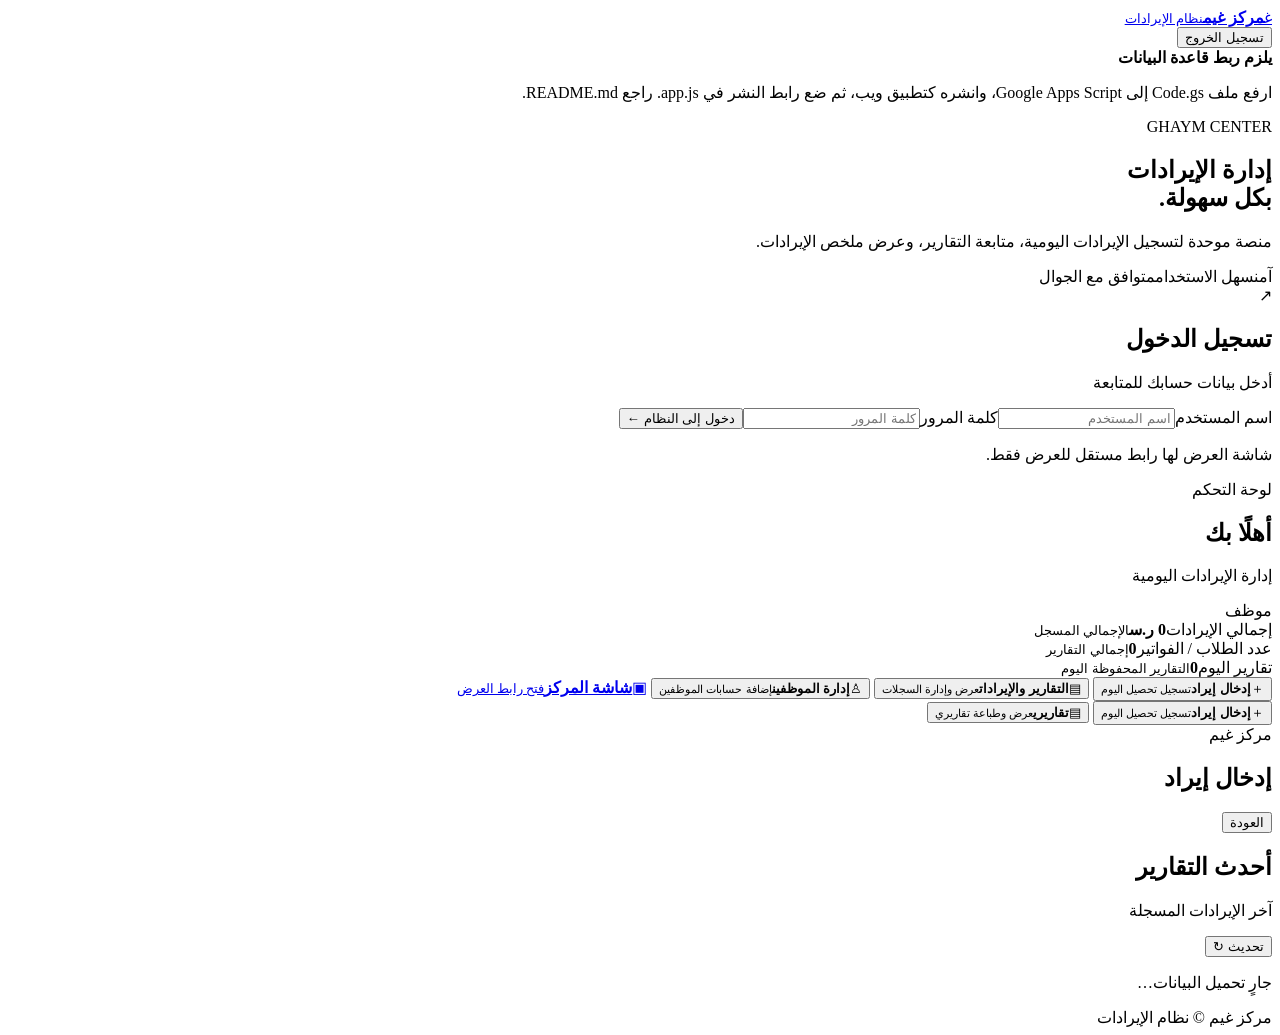
==== index.html @ 73391677 "Add Ghaym Center revenue app interface" ====
<!doctype html>
<html lang="ar" dir="rtl">
<head>
<meta charset="utf-8"><meta name="viewport" content="width=device-width,initial-scale=1">
<meta name="theme-color" content="#102b25"><title>إيرادات مركز غيم</title>
<link rel="stylesheet" href="style.css">
</head>
<body>
<div id="app">
  <header class="topbar"><a class="brand" href="./"><span class="brand-mark">غ</span><span><b>مركز غيم</b><small>نظام الإيرادات</small></span></a><div class="top-actions"><span id="today"></span><button id="logoutBtn" class="btn ghost hidden">تسجيل الخروج</button></div></header>
  <main>
    <section id="setupNotice" class="notice hidden"><b>يلزم ربط قاعدة البيانات</b><p>ارفع ملف Code.gs إلى Google Apps Script، وانشره كتطبيق ويب، ثم ضع رابط النشر في app.js. راجع README.md.</p></section>
    <section id="loginView" class="login-layout">
      <div class="welcome"><span class="eyebrow">GHAYM CENTER</span><h1>إدارة الإيرادات<br>بكل سهولة.</h1><p>منصة موحدة لتسجيل الإيرادات اليومية، متابعة التقارير، وعرض ملخص الإيرادات.</p><div class="welcome-tags"><span>آمن</span><span>سهل الاستخدام</span><span>متوافق مع الجوال</span></div></div>
      <form id="loginForm" class="panel login-card"><div class="panel-icon">↗</div><h2>تسجيل الدخول</h2><p class="muted">أدخل بيانات حسابك للمتابعة</p><label for="username">اسم المستخدم</label><input id="username" autocomplete="username" required placeholder="اسم المستخدم"><label for="password">كلمة المرور</label><input id="password" type="password" autocomplete="current-password" required placeholder="كلمة المرور"><button class="btn primary full" type="submit">دخول إلى النظام <span>←</span></button><p id="loginError" class="error" role="alert"></p><p class="tiny muted">شاشة العرض لها رابط مستقل للعرض فقط.</p></form>
    </section>
    <section id="dashboardView" class="hidden">
      <div class="page-heading"><div><span class="eyebrow">لوحة التحكم</span><h1 id="welcomeTitle">أهلًا بك</h1><p class="muted" id="welcomeSub">إدارة الإيرادات اليومية</p></div><span id="roleBadge" class="role-badge">موظف</span></div>
      <div id="managerStats" class="stats-grid hidden"><article class="stat-card"><span>إجمالي الإيرادات</span><b id="statRevenue">0 ر.س</b><small>الإجمالي المسجل</small></article><article class="stat-card"><span>عدد الطلاب / الفواتير</span><b id="statInvoices">0</b><small>إجمالي التقارير</small></article><article class="stat-card"><span>تقارير اليوم</span><b id="statToday">0</b><small>التقارير المحفوظة اليوم</small></article></div>
      <div id="managerActions" class="action-grid hidden">
        <button class="action-card" data-view="entry"><span class="action-icon">＋</span><b>إدخال إيراد</b><small>تسجيل تحصيل اليوم</small></button>
        <button class="action-card" data-view="reports"><span class="action-icon">▤</span><b>التقارير والإيرادات</b><small>عرض وإدارة السجلات</small></button>
        <button class="action-card" data-view="employees"><span class="action-icon">♙</span><b>إدارة الموظفين</b><small>إضافة حسابات الموظفين</small></button>
        <a class="action-card" href="display.html" target="_blank" rel="noopener"><span class="action-icon">▣</span><b>شاشة المركز</b><small>فتح رابط العرض</small></a>
      </div>
      <div id="employeeActions" class="action-grid hidden">
        <button class="action-card" data-view="entry"><span class="action-icon">＋</span><b>إدخال إيراد</b><small>تسجيل تحصيل اليوم</small></button>
        <button class="action-card" data-view="myreports"><span class="action-icon">▤</span><b>تقاريري</b><small>عرض وطباعة تقاريري</small></button>
      </div>
      <section id="contentPanel" class="panel content-panel hidden"><div class="section-heading"><div><span class="eyebrow">مركز غيم</span><h2 id="contentTitle">إدخال إيراد</h2></div><button id="backBtn" class="btn ghost">العودة</button></div><div id="contentBody"></div></section>
      <section id="recentPanel" class="panel content-panel"><div class="section-heading"><div><h2>أحدث التقارير</h2><p class="muted">آخر الإيرادات المسجلة</p></div><button id="refreshBtn" class="btn ghost">تحديث ↻</button></div><div id="recentReports" class="table-wrap"><p class="muted">جارٍ تحميل البيانات…</p></div></section>
    </section>
  </main>
  <footer><span>مركز غيم © <span id="year"></span></span><span>نظام الإيرادات</span></footer>
</div>
<script src="app.js"></script>
</body></html>
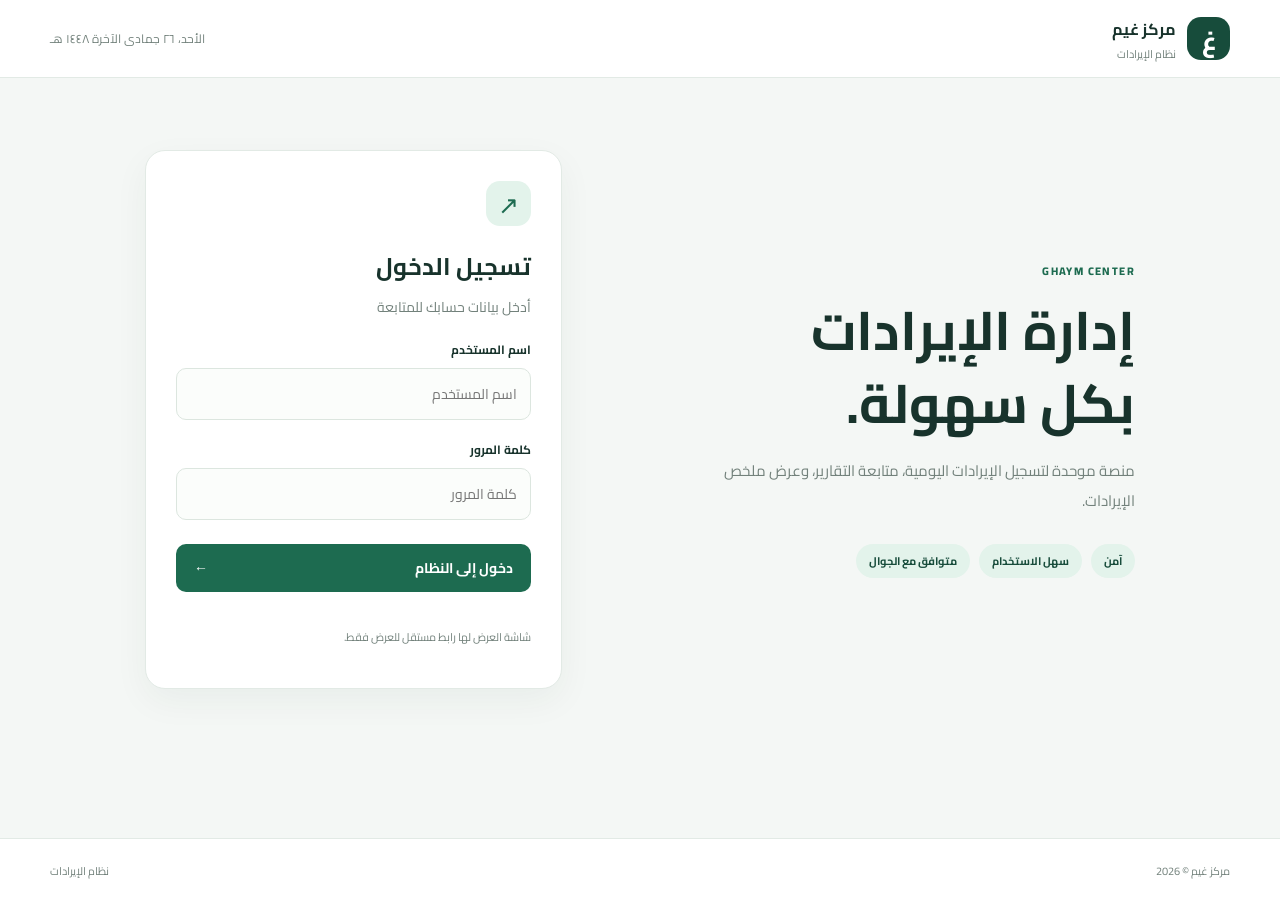
==== commit b1ea1d11: "Fix center display link with display key" ====
--- a/index.html
+++ b/index.html
@@ -21,7 +21,7 @@
         <button class="action-card" data-view="entry"><span class="action-icon">＋</span><b>إدخال إيراد</b><small>تسجيل تحصيل اليوم</small></button>
         <button class="action-card" data-view="reports"><span class="action-icon">▤</span><b>التقارير والإيرادات</b><small>عرض وإدارة السجلات</small></button>
         <button class="action-card" data-view="employees"><span class="action-icon">♙</span><b>إدارة الموظفين</b><small>إضافة حسابات الموظفين</small></button>
-        <a class="action-card" href="display.html" target="_blank" rel="noopener"><span class="action-icon">▣</span><b>شاشة المركز</b><small>فتح رابط العرض</small></a>
+        <a class="action-card" href="display.html?key=d44ba5a6-6706-4e25-8a0b-44ce42c12aa2ea57536a-2f85-4d85-a1e2-76c50faa1945" target="_blank" rel="noopener"><span class="action-icon">▣</span><b>شاشة المركز</b><small>فتح رابط العرض</small></a>
       </div>
       <div id="employeeActions" class="action-grid hidden">
         <button class="action-card" data-view="entry"><span class="action-icon">＋</span><b>إدخال إيراد</b><small>تسجيل تحصيل اليوم</small></button>
--- a/style.css
+++ b/style.css
@@ -0,0 +1,2 @@
+@import url('https://fonts.googleapis.com/css2?family=Cairo:wght@400;500;600;700;800&display=swap');
+:root{--bg:#f4f7f5;--surface:#fff;--ink:#18332c;--muted:#72817b;--line:#e2eae5;--green:#1d6b50;--green2:#174c3b;--mint:#e3f3eb;--gold:#d9b875;--danger:#b42318;--shadow:0 12px 35px #18332c0d}*{box-sizing:border-box}body{margin:0;background:var(--bg);color:var(--ink);font-family:'Cairo',Tahoma,Arial,sans-serif;font-size:14px}button,input,select,textarea{font:inherit}button,a{ -webkit-tap-highlight-color:transparent}a{color:inherit;text-decoration:none}.topbar{height:78px;padding:0 max(22px,calc((100vw - 1180px)/2));display:flex;align-items:center;justify-content:space-between;background:var(--surface);border-bottom:1px solid var(--line)}.brand{display:flex;align-items:center;gap:11px}.brand-mark{display:grid;place-items:center;width:43px;height:43px;border-radius:14px;background:var(--green2);color:white;font-size:25px;font-weight:800}.brand b,.brand small{display:block}.brand b{font-size:16px}.brand small{font-size:11px;color:var(--muted)}.top-actions{display:flex;align-items:center;gap:14px;color:var(--muted);font-size:12px}main{max-width:1180px;margin:0 auto;padding:34px 22px 60px;min-height:calc(100vh - 140px)}.login-layout{display:grid;grid-template-columns:1.1fr .9fr;gap:64px;align-items:center;max-width:990px;margin:38px auto 60px}.welcome{padding:20px 0}.eyebrow{font-size:11px;font-weight:800;letter-spacing:1.4px;color:var(--green);display:block}.welcome h1{font-size:clamp(34px,4.4vw,54px);line-height:1.35;margin:14px 0}.welcome p{max-width:430px;color:var(--muted);line-height:2;font-size:15px}.welcome-tags{display:flex;gap:9px;flex-wrap:wrap;margin-top:28px}.welcome-tags span,.role-badge{background:var(--mint);color:var(--green2);border-radius:100px;padding:7px 13px;font-size:11px;font-weight:700}.panel{background:var(--surface);border:1px solid var(--line);border-radius:20px;box-shadow:var(--shadow);padding:26px}.login-card{padding:30px}.panel-icon{width:45px;height:45px;display:grid;place-items:center;background:var(--mint);border-radius:14px;color:var(--green);font-size:25px}.login-card h2{font-size:24px;margin:18px 0 0}.muted{color:var(--muted)}.login-card>p{margin-top:5px}.login-card label,.form-grid label{display:block;font-size:12px;font-weight:700;margin:18px 0 7px}.login-card input,.form-grid input,.form-grid select,.form-grid textarea{width:100%;border:1px solid #dce6df;background:#fbfdfb;border-radius:10px;padding:12px 13px;outline:none;color:var(--ink);min-height:45px}.login-card input:focus,.form-grid input:focus,.form-grid select:focus{border-color:var(--green);box-shadow:0 0 0 3px #1d6b5014}.btn{border:0;border-radius:10px;padding:10px 16px;cursor:pointer;font-weight:700}.primary{background:var(--green);color:#fff}.primary:hover{background:var(--green2)}.full{width:100%;margin-top:24px;min-height:48px;display:flex;justify-content:space-between;align-items:center;padding-inline:18px}.ghost{background:#f1f5f2;color:var(--ink);border:1px solid var(--line)}.tiny{font-size:11px;margin-top:18px}.error{color:var(--danger);font-size:12px;min-height:18px}.hidden{display:none!important}.notice{border:1px solid #e8d5a6;background:#fff9e9;padding:16px;border-radius:14px;margin-bottom:22px}.notice p{margin-bottom:0}.page-heading,.section-heading{display:flex;justify-content:space-between;align-items:center;gap:16px}.page-heading{margin:4px 0 25px}.page-heading h1{font-size:29px;margin:5px 0}.page-heading p{margin:0}.stats-grid{display:grid;grid-template-columns:repeat(3,1fr);gap:16px;margin-bottom:24px}.stat-card{background:var(--surface);border:1px solid var(--line);border-radius:16px;padding:22px;box-shadow:var(--shadow)}.stat-card span,.stat-card small{display:block;color:var(--muted);font-size:12px}.stat-card b{display:block;font-size:28px;margin:10px 0 5px}.action-grid{display:grid;grid-template-columns:repeat(4,1fr);gap:15px;margin-bottom:24px}.action-card{display:flex;flex-direction:column;align-items:flex-start;gap:8px;text-align:right;background:var(--surface);border:1px solid var(--line);border-radius:16px;padding:20px;min-height:150px;cursor:pointer;box-shadow:var(--shadow);color:var(--ink)}.action-card:hover{border-color:#9bc9b3;transform:translateY(-2px)}.action-icon{width:42px;height:42px;display:grid;place-items:center;background:var(--mint);border-radius:13px;color:var(--green);font-size:25px}.action-card b{font-size:14px}.action-card small{font-size:11px;color:var(--muted)}.content-panel{margin:22px 0}.section-heading{margin-bottom:20px}.section-heading h2{margin:0;font-size:20px}.section-heading p{margin:3px 0 0;font-size:12px}.form-grid{display:grid;grid-template-columns:repeat(2,minmax(0,1fr));gap:0 18px}.form-grid .wide{grid-column:1/-1}.payment-grid{display:grid;grid-template-columns:repeat(2,minmax(0,1fr));gap:12px}.payment-box{background:#f8fbf9;border:1px solid var(--line);padding:13px;border-radius:12px}.payment-box label{margin:0 0 7px}.total-box{display:flex;justify-content:space-between;align-items:center;background:var(--green2);color:white;padding:17px 20px;border-radius:13px;margin:18px 0}.total-box b{font-size:25px}.form-actions{display:flex;gap:10px;margin-top:20px}.table-wrap{overflow-x:auto}table{border-collapse:collapse;width:100%;min-width:650px}th,td{text-align:right;padding:13px 12px;border-bottom:1px solid var(--line);font-size:12px}th{background:#f7faf8;color:var(--muted);font-weight:700}td .btn{padding:6px 10px;font-size:11px}.empty{text-align:center;padding:30px;color:var(--muted)}footer{display:flex;justify-content:space-between;gap:12px;padding:22px max(22px,calc((100vw - 1180px)/2));border-top:1px solid var(--line);color:var(--muted);font-size:11px;background:white}.filter-row{display:flex;gap:10px;flex-wrap:wrap;margin-bottom:16px}.filter-row input,.filter-row select{border:1px solid var(--line);border-radius:9px;padding:10px;background:white;min-height:40px}.pill{display:inline-block;background:var(--mint);color:var(--green);padding:4px 8px;border-radius:30px;font-size:10px}.notice-error{background:#fff0ef;border-color:#f1c2bf}@media(max-width:800px){.login-layout{grid-template-columns:1fr;gap:24px;margin:10px auto 35px}.welcome{padding:10px 0}.welcome h1{font-size:37px}.welcome p{font-size:13px}.action-grid{grid-template-columns:repeat(2,minmax(0,1fr))}.stats-grid{grid-template-columns:1fr}.stat-card{padding:16px}.stat-card b{font-size:24px}.topbar{height:68px;padding:0 16px}main{padding:24px 15px 45px}.login-card{padding:23px}.form-grid{grid-template-columns:1fr}.form-grid .wide{grid-column:auto}.payment-grid{grid-template-columns:1fr}.page-heading h1{font-size:24px}.panel{padding:18px}footer{padding:18px 16px}}
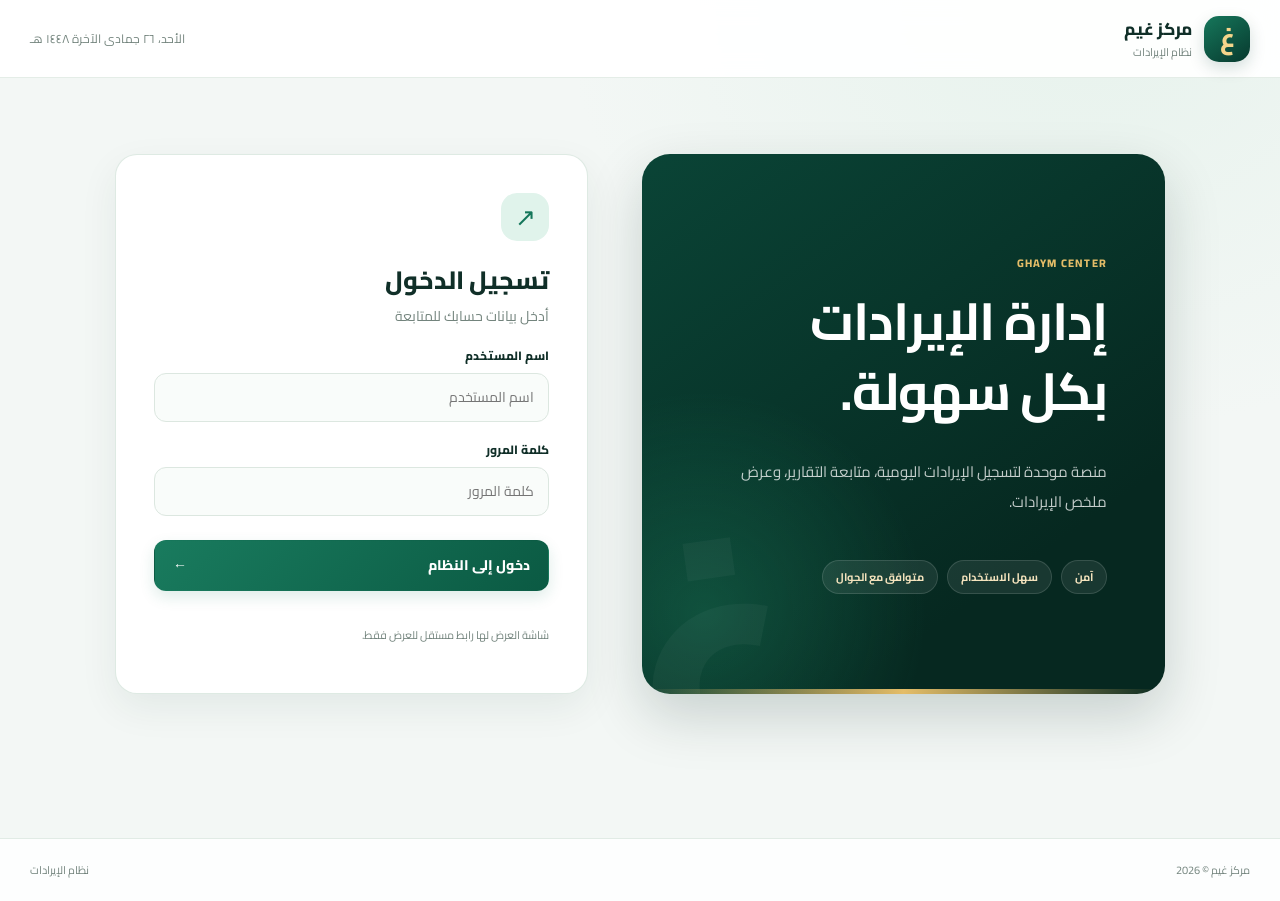
==== commit 95835cb5: "Refresh premium UI stylesheet cache" ====
--- a/index.html
+++ b/index.html
@@ -3,7 +3,7 @@
 <head>
 <meta charset="utf-8"><meta name="viewport" content="width=device-width,initial-scale=1">
 <meta name="theme-color" content="#102b25"><title>إيرادات مركز غيم</title>
-<link rel="stylesheet" href="style.css">
+<link rel="stylesheet" href="style.css?v=premium-20261029">
 </head>
 <body>
 <div id="app">
@@ -33,5 +33,5 @@
   </main>
   <footer><span>مركز غيم © <span id="year"></span></span><span>نظام الإيرادات</span></footer>
 </div>
-<script src="app.js"></script>
+<script src="app.js?v=security-20261029"></script>
 </body></html>
--- a/style.css
+++ b/style.css
@@ -1,2 +1,39 @@
 @import url('https://fonts.googleapis.com/css2?family=Cairo:wght@400;500;600;700;800&display=swap');
-:root{--bg:#f4f7f5;--surface:#fff;--ink:#18332c;--muted:#72817b;--line:#e2eae5;--green:#1d6b50;--green2:#174c3b;--mint:#e3f3eb;--gold:#d9b875;--danger:#b42318;--shadow:0 12px 35px #18332c0d}*{box-sizing:border-box}body{margin:0;background:var(--bg);color:var(--ink);font-family:'Cairo',Tahoma,Arial,sans-serif;font-size:14px}button,input,select,textarea{font:inherit}button,a{ -webkit-tap-highlight-color:transparent}a{color:inherit;text-decoration:none}.topbar{height:78px;padding:0 max(22px,calc((100vw - 1180px)/2));display:flex;align-items:center;justify-content:space-between;background:var(--surface);border-bottom:1px solid var(--line)}.brand{display:flex;align-items:center;gap:11px}.brand-mark{display:grid;place-items:center;width:43px;height:43px;border-radius:14px;background:var(--green2);color:white;font-size:25px;font-weight:800}.brand b,.brand small{display:block}.brand b{font-size:16px}.brand small{font-size:11px;color:var(--muted)}.top-actions{display:flex;align-items:center;gap:14px;color:var(--muted);font-size:12px}main{max-width:1180px;margin:0 auto;padding:34px 22px 60px;min-height:calc(100vh - 140px)}.login-layout{display:grid;grid-template-columns:1.1fr .9fr;gap:64px;align-items:center;max-width:990px;margin:38px auto 60px}.welcome{padding:20px 0}.eyebrow{font-size:11px;font-weight:800;letter-spacing:1.4px;color:var(--green);display:block}.welcome h1{font-size:clamp(34px,4.4vw,54px);line-height:1.35;margin:14px 0}.welcome p{max-width:430px;color:var(--muted);line-height:2;font-size:15px}.welcome-tags{display:flex;gap:9px;flex-wrap:wrap;margin-top:28px}.welcome-tags span,.role-badge{background:var(--mint);color:var(--green2);border-radius:100px;padding:7px 13px;font-size:11px;font-weight:700}.panel{background:var(--surface);border:1px solid var(--line);border-radius:20px;box-shadow:var(--shadow);padding:26px}.login-card{padding:30px}.panel-icon{width:45px;height:45px;display:grid;place-items:center;background:var(--mint);border-radius:14px;color:var(--green);font-size:25px}.login-card h2{font-size:24px;margin:18px 0 0}.muted{color:var(--muted)}.login-card>p{margin-top:5px}.login-card label,.form-grid label{display:block;font-size:12px;font-weight:700;margin:18px 0 7px}.login-card input,.form-grid input,.form-grid select,.form-grid textarea{width:100%;border:1px solid #dce6df;background:#fbfdfb;border-radius:10px;padding:12px 13px;outline:none;color:var(--ink);min-height:45px}.login-card input:focus,.form-grid input:focus,.form-grid select:focus{border-color:var(--green);box-shadow:0 0 0 3px #1d6b5014}.btn{border:0;border-radius:10px;padding:10px 16px;cursor:pointer;font-weight:700}.primary{background:var(--green);color:#fff}.primary:hover{background:var(--green2)}.full{width:100%;margin-top:24px;min-height:48px;display:flex;justify-content:space-between;align-items:center;padding-inline:18px}.ghost{background:#f1f5f2;color:var(--ink);border:1px solid var(--line)}.tiny{font-size:11px;margin-top:18px}.error{color:var(--danger);font-size:12px;min-height:18px}.hidden{display:none!important}.notice{border:1px solid #e8d5a6;background:#fff9e9;padding:16px;border-radius:14px;margin-bottom:22px}.notice p{margin-bottom:0}.page-heading,.section-heading{display:flex;justify-content:space-between;align-items:center;gap:16px}.page-heading{margin:4px 0 25px}.page-heading h1{font-size:29px;margin:5px 0}.page-heading p{margin:0}.stats-grid{display:grid;grid-template-columns:repeat(3,1fr);gap:16px;margin-bottom:24px}.stat-card{background:var(--surface);border:1px solid var(--line);border-radius:16px;padding:22px;box-shadow:var(--shadow)}.stat-card span,.stat-card small{display:block;color:var(--muted);font-size:12px}.stat-card b{display:block;font-size:28px;margin:10px 0 5px}.action-grid{display:grid;grid-template-columns:repeat(4,1fr);gap:15px;margin-bottom:24px}.action-card{display:flex;flex-direction:column;align-items:flex-start;gap:8px;text-align:right;background:var(--surface);border:1px solid var(--line);border-radius:16px;padding:20px;min-height:150px;cursor:pointer;box-shadow:var(--shadow);color:var(--ink)}.action-card:hover{border-color:#9bc9b3;transform:translateY(-2px)}.action-icon{width:42px;height:42px;display:grid;place-items:center;background:var(--mint);border-radius:13px;color:var(--green);font-size:25px}.action-card b{font-size:14px}.action-card small{font-size:11px;color:var(--muted)}.content-panel{margin:22px 0}.section-heading{margin-bottom:20px}.section-heading h2{margin:0;font-size:20px}.section-heading p{margin:3px 0 0;font-size:12px}.form-grid{display:grid;grid-template-columns:repeat(2,minmax(0,1fr));gap:0 18px}.form-grid .wide{grid-column:1/-1}.payment-grid{display:grid;grid-template-columns:repeat(2,minmax(0,1fr));gap:12px}.payment-box{background:#f8fbf9;border:1px solid var(--line);padding:13px;border-radius:12px}.payment-box label{margin:0 0 7px}.total-box{display:flex;justify-content:space-between;align-items:center;background:var(--green2);color:white;padding:17px 20px;border-radius:13px;margin:18px 0}.total-box b{font-size:25px}.form-actions{display:flex;gap:10px;margin-top:20px}.table-wrap{overflow-x:auto}table{border-collapse:collapse;width:100%;min-width:650px}th,td{text-align:right;padding:13px 12px;border-bottom:1px solid var(--line);font-size:12px}th{background:#f7faf8;color:var(--muted);font-weight:700}td .btn{padding:6px 10px;font-size:11px}.empty{text-align:center;padding:30px;color:var(--muted)}footer{display:flex;justify-content:space-between;gap:12px;padding:22px max(22px,calc((100vw - 1180px)/2));border-top:1px solid var(--line);color:var(--muted);font-size:11px;background:white}.filter-row{display:flex;gap:10px;flex-wrap:wrap;margin-bottom:16px}.filter-row input,.filter-row select{border:1px solid var(--line);border-radius:9px;padding:10px;background:white;min-height:40px}.pill{display:inline-block;background:var(--mint);color:var(--green);padding:4px 8px;border-radius:30px;font-size:10px}.notice-error{background:#fff0ef;border-color:#f1c2bf}@media(max-width:800px){.login-layout{grid-template-columns:1fr;gap:24px;margin:10px auto 35px}.welcome{padding:10px 0}.welcome h1{font-size:37px}.welcome p{font-size:13px}.action-grid{grid-template-columns:repeat(2,minmax(0,1fr))}.stats-grid{grid-template-columns:1fr}.stat-card{padding:16px}.stat-card b{font-size:24px}.topbar{height:68px;padding:0 16px}main{padding:24px 15px 45px}.login-card{padding:23px}.form-grid{grid-template-columns:1fr}.form-grid .wide{grid-column:auto}.payment-grid{grid-template-columns:1fr}.page-heading h1{font-size:24px}.panel{padding:18px}footer{padding:18px 16px}}+:root{--bg:#f3f7f5;--surface:#fff;--ink:#102f28;--muted:#73847d;--line:#e1ebe5;--green:#14765a;--green2:#063c30;--mint:#e0f3eb;--gold:#e4bd68;--danger:#b42318;--shadow:0 14px 38px rgba(8,53,41,.07);--shadow-hover:0 20px 46px rgba(8,53,41,.12)}
+*{box-sizing:border-box}
+html{scroll-behavior:smooth}
+body{margin:0;background:radial-gradient(ellipse at 85% 0%,rgba(216,237,226,.45),transparent 34%),var(--bg);color:var(--ink);font-family:'Cairo',Tahoma,Arial,sans-serif;font-size:14px;line-height:1.65}
+button,input,select,textarea{font:inherit}
+button,a{-webkit-tap-highlight-color:transparent}
+a{color:inherit;text-decoration:none}
+button{transition:transform .18s ease,background .18s ease,border-color .18s ease,box-shadow .18s ease}
+button:focus-visible,a:focus-visible,input:focus-visible,select:focus-visible{outline:3px solid rgba(20,118,90,.22);outline-offset:2px}
+.topbar{height:78px;padding:0 max(22px,calc((100vw - 1220px)/2));display:flex;align-items:center;justify-content:space-between;background:rgba(255,255,255,.94);backdrop-filter:blur(14px);border-bottom:1px solid rgba(225,235,229,.9);position:sticky;top:0;z-index:20}
+.brand{display:flex;align-items:center;gap:12px}.brand-mark{display:grid;place-items:center;width:46px;height:46px;border-radius:15px;background:linear-gradient(145deg,#16775b,#07392e);color:#f4d58b;font-size:26px;font-weight:800;box-shadow:0 6px 16px rgba(7,57,46,.17)}.brand b,.brand small{display:block}.brand b{font-size:17px;font-weight:800;letter-spacing:-.3px}.brand small{font-size:11px;color:var(--muted)}
+.top-actions{display:flex;align-items:center;gap:14px;color:var(--muted);font-size:12px}
+main{max-width:1220px;margin:0 auto;padding:34px 22px 60px;min-height:calc(100vh - 140px)}
+.login-layout{display:grid;grid-template-columns:1.05fr .95fr;gap:54px;align-items:stretch;max-width:1050px;margin:42px auto 62px}
+.welcome{position:relative;isolation:isolate;overflow:hidden;display:flex;flex-direction:column;justify-content:center;padding:clamp(28px,5vw,58px);border-radius:28px;background:radial-gradient(circle at 12% 85%,rgba(32,144,105,.35),transparent 34%),linear-gradient(145deg,#0a4436,#062820 75%);color:#fff;min-height:430px;box-shadow:0 22px 55px rgba(6,40,32,.18)}
+.welcome:before{content:'غ';position:absolute;z-index:-1;left:-24px;bottom:-112px;font-size:310px;font-weight:800;line-height:1;color:rgba(255,255,255,.035);transform:rotate(-8deg)}
+.welcome:after{content:'';position:absolute;z-index:-1;left:0;right:0;bottom:0;height:5px;background:linear-gradient(90deg,transparent,var(--gold),transparent)}
+.eyebrow{font-size:11px;font-weight:800;letter-spacing:1.2px;color:#1b8a68;display:block}.welcome .eyebrow{color:var(--gold)}
+.welcome h1{font-size:clamp(34px,4.1vw,52px);line-height:1.35;margin:14px 0 16px;letter-spacing:-1px}.welcome p{max-width:430px;color:rgba(255,255,255,.76);line-height:2;font-size:15px}
+.welcome-tags{display:flex;gap:9px;flex-wrap:wrap;margin-top:28px}.welcome-tags span{background:rgba(255,255,255,.08);border:1px solid rgba(255,255,255,.13);color:#f4e3bd;border-radius:100px;padding:7px 13px;font-size:11px;font-weight:700}
+.panel{background:var(--surface);border:1px solid rgba(221,233,226,.95);border-radius:22px;box-shadow:var(--shadow);padding:26px}
+.login-card{padding:clamp(25px,3.2vw,38px);align-self:center}.panel-icon{width:48px;height:48px;display:grid;place-items:center;background:var(--mint);border-radius:16px;color:var(--green);font-size:25px}.login-card h2{font-size:25px;margin:18px 0 0;font-weight:800}.muted{color:var(--muted)}.login-card>p{margin-top:5px}
+.login-card label,.form-grid label{display:block;font-size:12px;font-weight:800;margin:18px 0 7px}
+.login-card input,.form-grid input,.form-grid select,.form-grid textarea{width:100%;border:1px solid #dce7e0;background:#f9fcfa;border-radius:12px;padding:12px 14px;outline:none;color:var(--ink);min-height:47px;transition:border-color .18s,box-shadow .18s,background .18s}
+.login-card input:focus,.form-grid input:focus,.form-grid select:focus,.form-grid textarea:focus{border-color:var(--green);background:#fff;box-shadow:0 0 0 4px rgba(20,118,90,.09)}
+.btn{border:1px solid transparent;border-radius:12px;padding:11px 17px;cursor:pointer;font-weight:800;min-height:43px}.btn:disabled{opacity:.58;cursor:wait}.primary{background:linear-gradient(135deg,#197b5e,#0b5a43);color:#fff;box-shadow:0 6px 15px rgba(20,118,90,.14)}.primary:hover{background:linear-gradient(135deg,#12684e,#063c30);transform:translateY(-1px);box-shadow:0 9px 20px rgba(20,118,90,.2)}.full{width:100%;margin-top:24px;min-height:51px;display:flex;justify-content:space-between;align-items:center;padding-inline:18px}.ghost{background:#f4f8f5;color:var(--ink);border-color:var(--line)}.ghost:hover{background:#e8f3ed;border-color:#c6dfd1}.tiny{font-size:11px;margin-top:18px}.error{color:var(--danger);font-size:12px;min-height:18px}.hidden{display:none!important}
+.notice{border:1px solid #e8d5a6;background:#fff9e9;padding:16px;border-radius:14px;margin-bottom:22px}.notice p{margin-bottom:0}
+.page-heading,.section-heading{display:flex;justify-content:space-between;align-items:center;gap:16px}.page-heading{margin:4px 0 25px}.page-heading h1{font-size:clamp(25px,3vw,32px);margin:5px 0;font-weight:800;letter-spacing:-.5px}.page-heading p{margin:0}.role-badge{background:#e0f3eb;color:var(--green2);border-radius:100px;padding:8px 14px;font-size:11px;font-weight:800;white-space:nowrap}
+.stats-grid{display:grid;grid-template-columns:repeat(3,minmax(0,1fr));gap:16px;margin-bottom:24px}.stat-card{position:relative;overflow:hidden;background:linear-gradient(145deg,#fff,#fcfefd);border:1px solid var(--line);border-radius:19px;padding:23px;box-shadow:var(--shadow);transition:transform .2s,box-shadow .2s}.stat-card:before{content:'';position:absolute;right:0;top:0;width:4px;height:100%;background:linear-gradient(var(--green),#85cdb1);opacity:.85}.stat-card span,.stat-card small{display:block;color:var(--muted);font-size:12px}.stat-card b{display:block;font-size:clamp(23px,2.5vw,30px);margin:10px 0 5px;font-weight:800;letter-spacing:-.5px;font-variant-numeric:tabular-nums}
+.action-grid{display:grid;grid-template-columns:repeat(4,minmax(0,1fr));gap:15px;margin-bottom:24px}.action-card{display:flex;flex-direction:column;align-items:flex-start;gap:9px;text-align:right;background:var(--surface);border:1px solid var(--line);border-radius:19px;padding:21px;min-height:155px;cursor:pointer;box-shadow:var(--shadow);color:var(--ink);transition:transform .2s,border-color .2s,box-shadow .2s}.action-card:hover{border-color:#9bcbb4;transform:translateY(-3px);box-shadow:var(--shadow-hover)}.action-icon{width:44px;height:44px;display:grid;place-items:center;background:linear-gradient(145deg,#e4f5ed,#d7eee4);border-radius:15px;color:var(--green);font-size:25px}.action-card b{font-size:14px;font-weight:800}.action-card small{font-size:11px;color:var(--muted)}
+.content-panel{margin:22px 0}.section-heading{margin-bottom:20px}.section-heading h2{margin:0;font-size:20px;font-weight:800}.section-heading p{margin:3px 0 0;font-size:12px}
+.form-grid{display:grid;grid-template-columns:repeat(2,minmax(0,1fr));gap:0 18px}.form-grid .wide{grid-column:1/-1}.payment-grid{display:grid;grid-template-columns:repeat(2,minmax(0,1fr));gap:12px}.payment-box{background:#f8fbf9;border:1px solid var(--line);padding:14px;border-radius:14px}.payment-box label{margin:0 0 7px}.total-box{display:flex;justify-content:space-between;align-items:center;background:linear-gradient(120deg,#073c30,#126b50);color:white;padding:18px 21px;border-radius:15px;margin:18px 0;box-shadow:0 8px 20px rgba(6,60,48,.12)}.total-box b{font-size:25px;font-weight:800}.form-actions{display:flex;gap:10px;margin-top:20px}
+.table-wrap{overflow-x:auto;border:1px solid var(--line);border-radius:14px}table{border-collapse:separate;border-spacing:0;width:100%;min-width:650px}th,td{text-align:right;padding:14px 13px;border-bottom:1px solid var(--line);font-size:12px;white-space:nowrap}th{background:#f5f9f6;color:#667a71;font-weight:800}tbody tr{background:#fff;transition:background .15s}tbody tr:hover{background:#f8fcf9}tbody tr:last-child td{border-bottom:0}td .btn{padding:6px 10px;font-size:11px}.empty{text-align:center;padding:32px;color:var(--muted)}.filter-row{display:flex;gap:10px;flex-wrap:wrap;margin-bottom:16px}.filter-row input,.filter-row select{border:1px solid var(--line);border-radius:11px;padding:10px 12px;background:white;min-height:42px}.pill{display:inline-block;background:var(--mint);color:var(--green);padding:5px 10px;border-radius:30px;font-size:10px;font-weight:800}
+footer{display:flex;justify-content:space-between;gap:12px;padding:22px max(22px,calc((100vw - 1220px)/2));border-top:1px solid var(--line);color:var(--muted);font-size:11px;background:rgba(255,255,255,.88)}
+@media(min-width:1100px){.stats-grid{grid-template-columns:repeat(3,minmax(0,1fr))}.content-panel{padding:28px}}
+@media(max-width:800px){.login-layout{grid-template-columns:1fr;gap:20px;margin:10px auto 35px}.welcome{padding:27px 24px;min-height:270px;border-radius:22px}.welcome h1{font-size:36px}.welcome p{font-size:13px}.welcome:before{font-size:230px;bottom:-88px}.action-grid{grid-template-columns:repeat(2,minmax(0,1fr));gap:11px}.stats-grid{grid-template-columns:1fr;gap:11px}.stat-card{padding:17px;border-radius:16px}.stat-card b{font-size:25px}.topbar{height:68px;padding:0 16px}.top-actions{gap:8px;font-size:11px}main{padding:22px 15px 42px}.login-card{padding:23px;border-radius:20px}.form-grid{grid-template-columns:1fr}.form-grid .wide{grid-column:auto}.payment-grid{grid-template-columns:1fr}.page-heading h1{font-size:24px}.panel{padding:18px;border-radius:18px}.action-card{min-height:138px;padding:16px}.action-icon{width:40px;height:40px}.section-heading{align-items:flex-start}.section-heading h2{font-size:18px}footer{padding:18px 16px}}
+@media(max-width:420px){.brand-mark{width:39px;height:39px}.brand b{font-size:15px}.top-actions #today{max-width:120px;text-align:left}.action-grid{gap:9px}.action-card{padding:14px;min-height:132px}.action-card b{font-size:13px}.welcome h1{font-size:32px}.form-actions{flex-wrap:wrap}.form-actions .btn{flex:1}.page-heading{align-items:flex-start}}
+@media(prefers-reduced-motion:reduce){*,*:before,*:after{scroll-behavior:auto!important;transition:none!important;animation:none!important}}
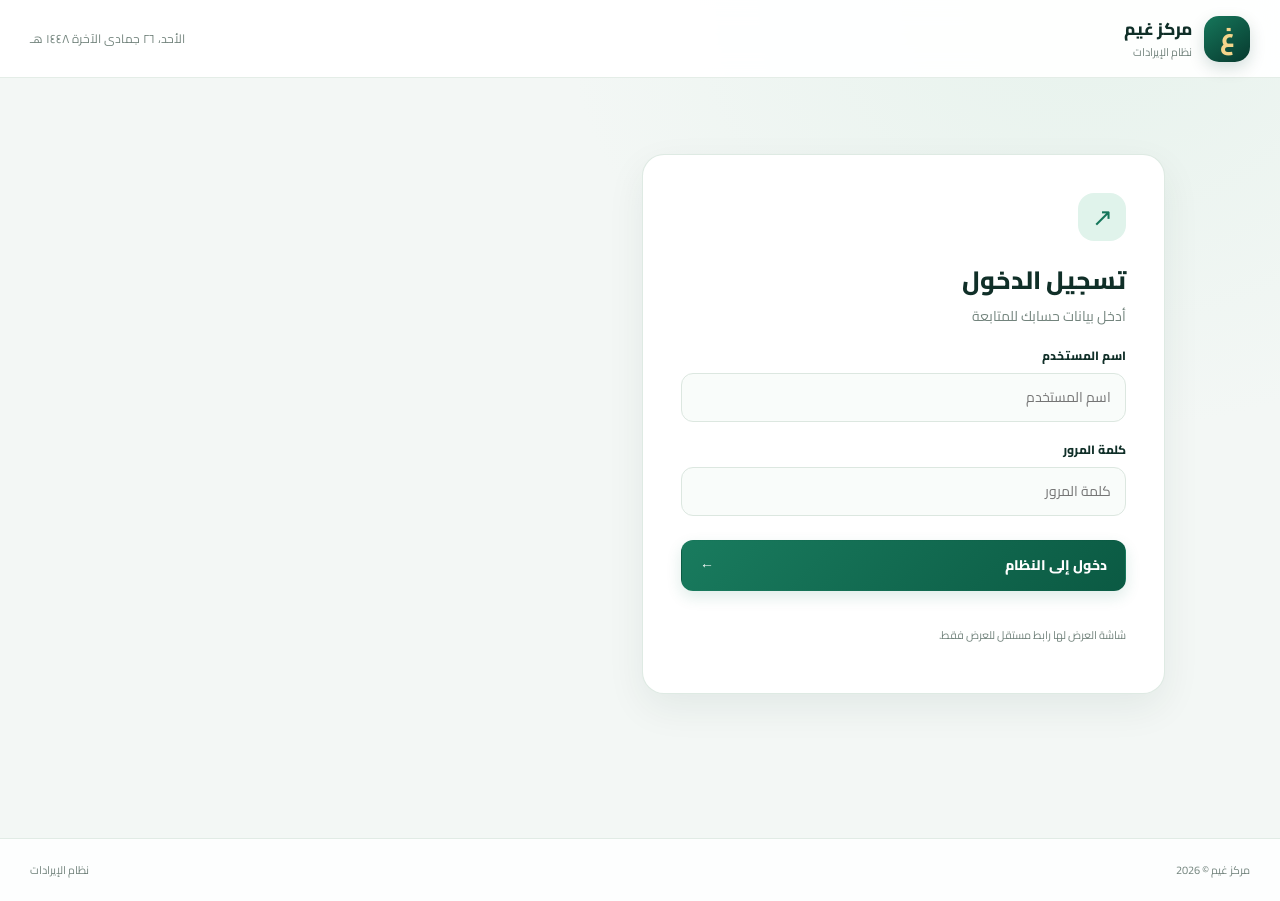
==== commit bc5d62ef: "Remove welcome text from login page" ====
--- a/index.html
+++ b/index.html
@@ -11,7 +11,6 @@
   <main>
     <section id="setupNotice" class="notice hidden"><b>يلزم ربط قاعدة البيانات</b><p>ارفع ملف Code.gs إلى Google Apps Script، وانشره كتطبيق ويب، ثم ضع رابط النشر في app.js. راجع README.md.</p></section>
     <section id="loginView" class="login-layout">
-      <div class="welcome"><span class="eyebrow">GHAYM CENTER</span><h1>إدارة الإيرادات<br>بكل سهولة.</h1><p>منصة موحدة لتسجيل الإيرادات اليومية، متابعة التقارير، وعرض ملخص الإيرادات.</p><div class="welcome-tags"><span>آمن</span><span>سهل الاستخدام</span><span>متوافق مع الجوال</span></div></div>
       <form id="loginForm" class="panel login-card"><div class="panel-icon">↗</div><h2>تسجيل الدخول</h2><p class="muted">أدخل بيانات حسابك للمتابعة</p><label for="username">اسم المستخدم</label><input id="username" autocomplete="username" required placeholder="اسم المستخدم"><label for="password">كلمة المرور</label><input id="password" type="password" autocomplete="current-password" required placeholder="كلمة المرور"><button class="btn primary full" type="submit">دخول إلى النظام <span>←</span></button><p id="loginError" class="error" role="alert"></p><p class="tiny muted">شاشة العرض لها رابط مستقل للعرض فقط.</p></form>
     </section>
     <section id="dashboardView" class="hidden">
@@ -33,5 +32,5 @@
   </main>
   <footer><span>مركز غيم © <span id="year"></span></span><span>نظام الإيرادات</span></footer>
 </div>
-<script src="app.js?v=security-20261029"></script>
+<script src="app.js?v=amount-words-20261029"></script>
 </body></html>
